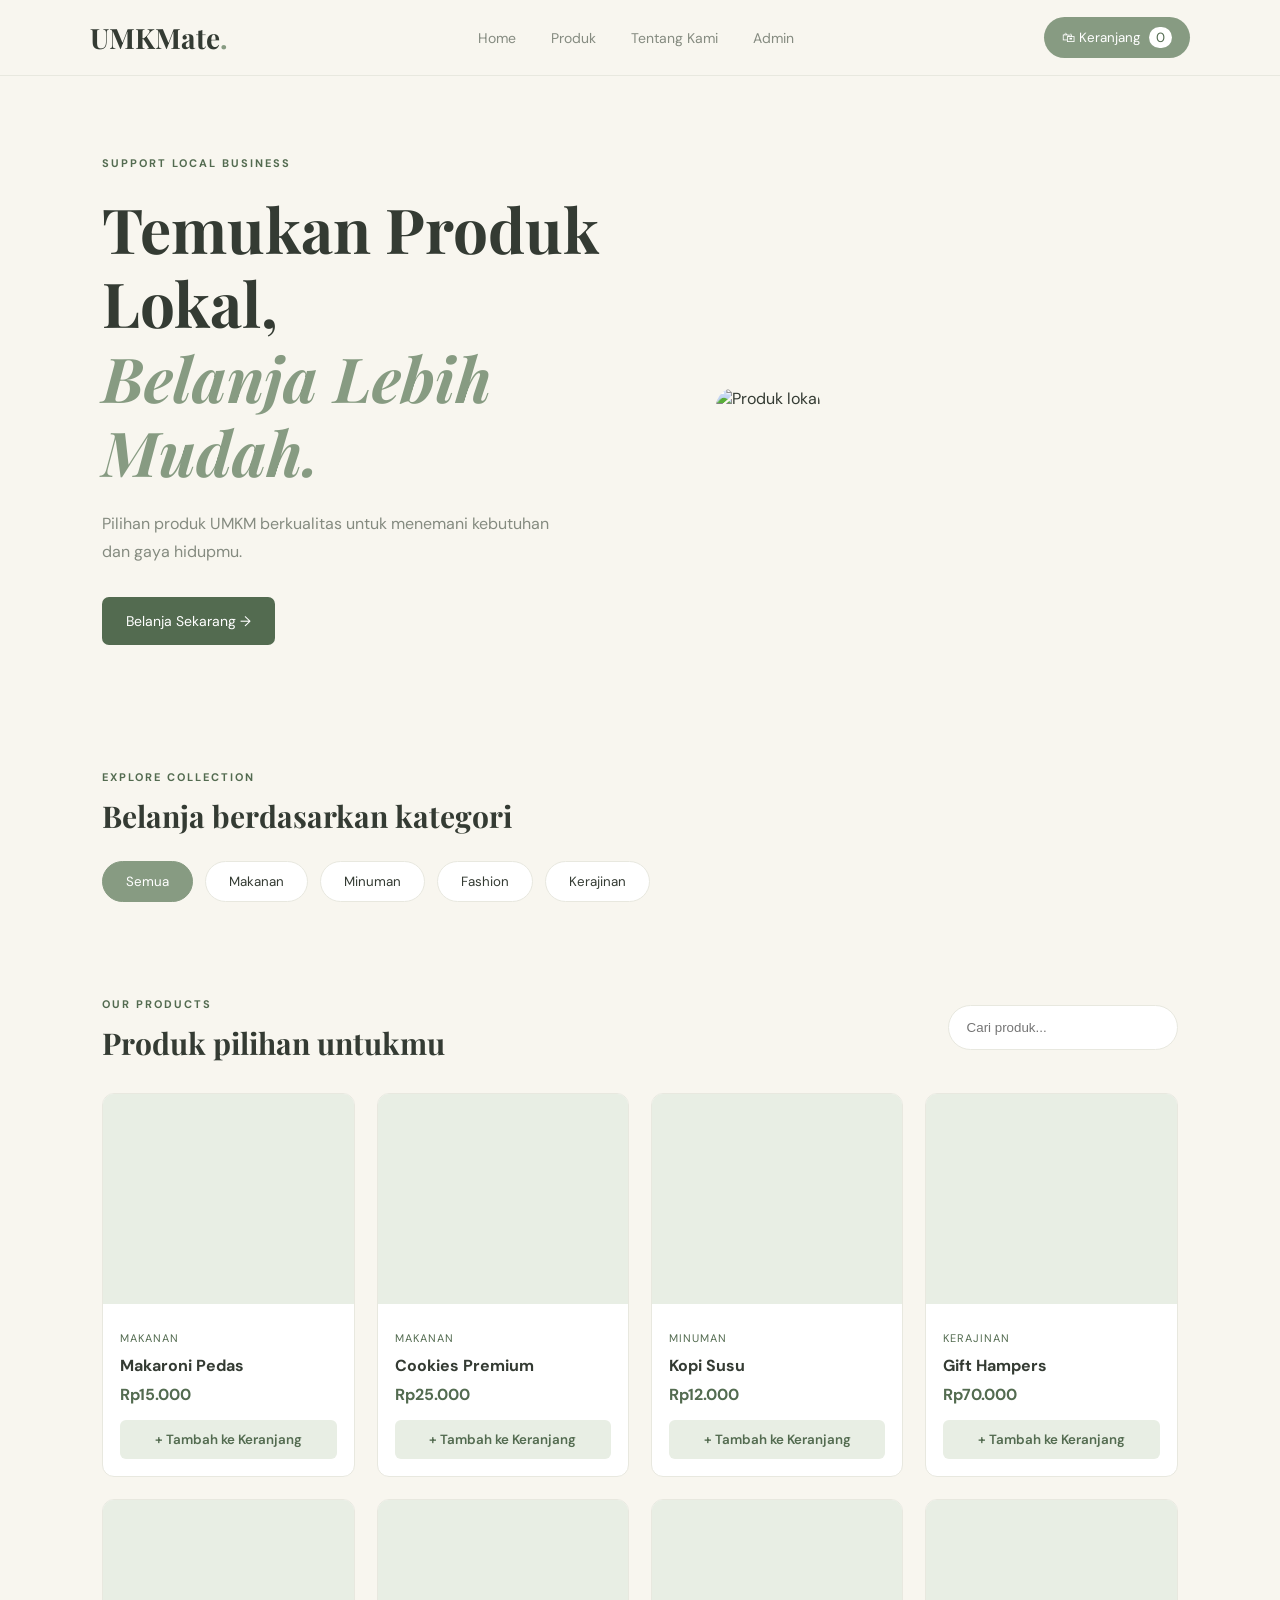
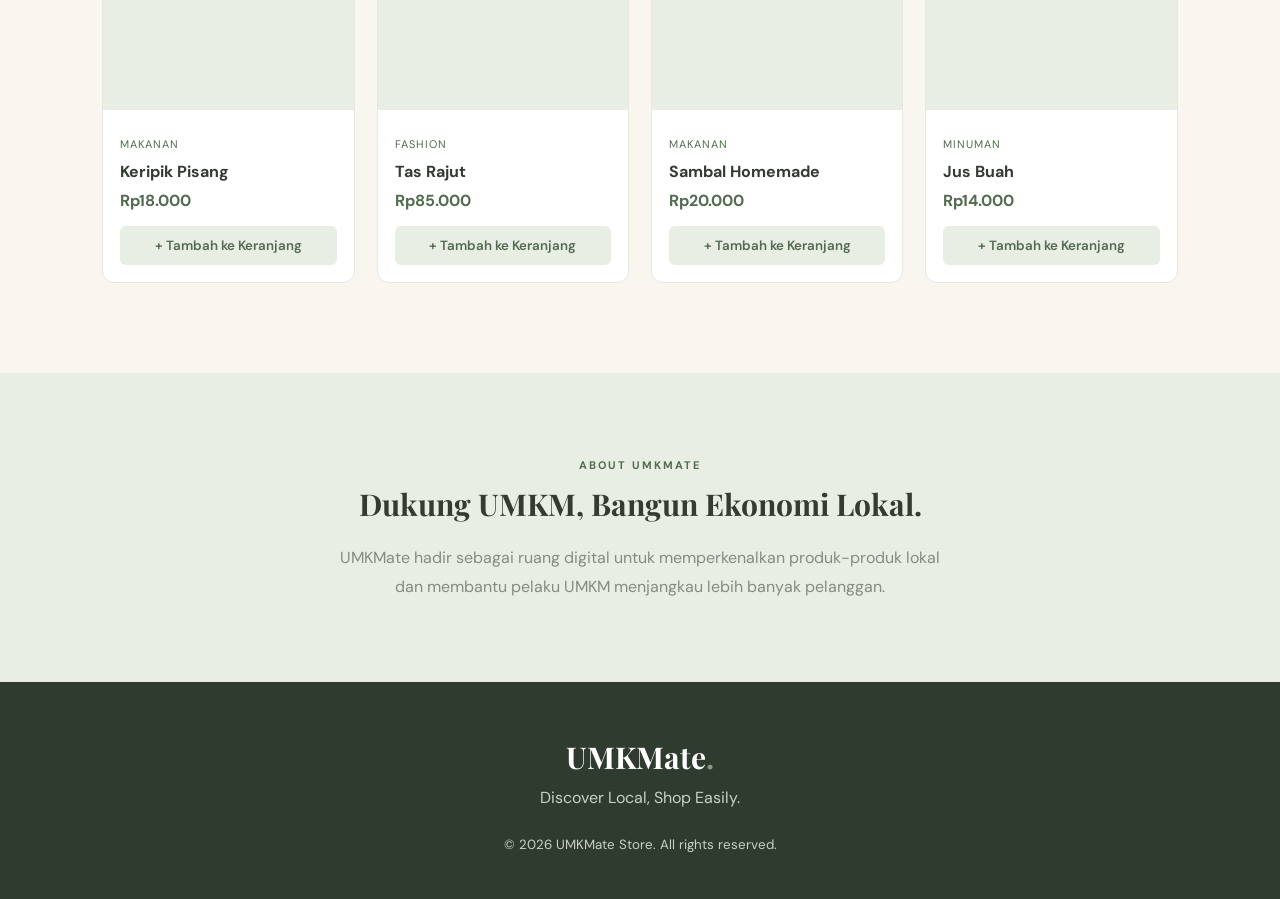
==== index.html @ 3b46c9cc "Add files via upload" ====
<!DOCTYPE html>
<html lang="id">
<head>
  <meta charset="UTF-8">
  <meta name="viewport" content="width=device-width, initial-scale=1.0">
  <title>UMKMate Store - Belanja Produk Lokal</title>
  <link rel="stylesheet" href="style.css">
  <link rel="preconnect" href="https://fonts.googleapis.com">
  <link href="https://fonts.googleapis.com/css2?family=DM+Sans:wght@400;500;600;700&family=Playfair+Display:wght@600;700&display=swap" rel="stylesheet">
</head>
<body>

  <header class="navbar">
    <a href="#" class="logo">UMKMate<span>.</span></a>

    <nav>
  <a href="#home">Home</a>
  <a href="#products">Produk</a>
  <a href="#about">Tentang Kami</a>
  <a href="admin.html">Admin</a>
</nav>

    <button class="cart-button" onclick="toggleCart()">
      🛍 Keranjang <span id="cart-count">0</span>
    </button>
  </header>

  <main>
    <section class="hero" id="home">
      <div class="hero-content">
        <span class="eyebrow">SUPPORT LOCAL BUSINESS</span>
        <h1>Temukan Produk Lokal,<br><em>Belanja Lebih Mudah.</em></h1>
        <p>
          Pilihan produk UMKM berkualitas untuk menemani
          kebutuhan dan gaya hidupmu.
        </p>
        <a href="#products" class="primary-button">Belanja Sekarang →</a>
      </div>
      <div class="hero-image">
        <img src="https://images.unsplash.com/photo-1602143407151-7111542de6e8?w=900"
          alt="Produk lokal">
      </div>
    </section>

    <section class="categories">
      <div>
        <span class="eyebrow">EXPLORE COLLECTION</span>
        <h2>Belanja berdasarkan kategori</h2>
      </div>
      <div class="category-list">
        <button class="category active" onclick="filterProducts('Semua')">Semua</button>
        <button class="category" onclick="filterProducts('Makanan')">Makanan</button>
        <button class="category" onclick="filterProducts('Minuman')">Minuman</button>
        <button class="category" onclick="filterProducts('Fashion')">Fashion</button>
        <button class="category" onclick="filterProducts('Kerajinan')">Kerajinan</button>
      </div>
    </section>

    <section class="products-section" id="products">
      <div class="section-heading">
        <div>
          <span class="eyebrow">OUR PRODUCTS</span>
          <h2>Produk pilihan untukmu</h2>
        </div>
        <input type="search" id="search"
          placeholder="Cari produk..."
          oninput="searchProducts()">
      </div>

      <div class="product-grid" id="product-list"></div>
    </section>

    <section class="about" id="about">
      <span class="eyebrow">ABOUT UMKMATE</span>
      <h2>Dukung UMKM, Bangun Ekonomi Lokal.</h2>
      <p>
        UMKMate hadir sebagai ruang digital untuk
        memperkenalkan produk-produk lokal dan membantu
        pelaku UMKM menjangkau lebih banyak pelanggan.
      </p>
    </section>
  </main>

  <footer>
    <h2>UMKMate<span>.</span></h2>
    <p>Discover Local, Shop Easily.</p>
    <small>© 2026 UMKMate Store. All rights reserved.</small>
  </footer>

  <!-- CART SIDEBAR -->
  <div class="overlay" id="overlay" onclick="toggleCart()"></div>

  <aside class="cart-panel" id="cart-panel">
    <div class="cart-header">
      <h2>Keranjang Belanja</h2>
      <button onclick="toggleCart()">✕</button>
    </div>

    <div id="cart-items"></div>

    <div class="cart-footer">
      <div class="total">
        <span>Total Belanja</span>
        <strong id="cart-total">Rp0</strong>
      </div>
      <button class="primary-button full" onclick="openCheckout()">
        Checkout →
      </button>
    </div>
  </aside>

  <!-- CHECKOUT MODAL -->
  <div class="modal" id="checkout-modal">
    <div class="modal-content">
      <button class="close-modal" onclick="closeCheckout()">✕</button>
      <span class="eyebrow">ORDER INFORMATION</span>
      <h2>Checkout Pesanan</h2>

      <form id="checkout-form">
        <label>Nama Lengkap</label>
        <input type="text" id="customer-name" required
          placeholder="Masukkan nama">

        <label>Nomor WhatsApp</label>
        <input type="tel" id="customer-phone" required
          placeholder="08xxxxxxxxxx">

        <label>Alamat Pengiriman</label>
        <textarea id="customer-address" required
          placeholder="Masukkan alamat lengkap"></textarea>

        <label>Catatan Pesanan</label>
        <textarea id="customer-note"
          placeholder="Catatan tambahan (opsional)"></textarea>

        <button type="submit" class="primary-button full">
          Pesan melalui WhatsApp
        </button>
      </form>
    </div>
  </div>

  <script src="script.js"></script>
</body>
</html>
---- style.css ----
:root {
  --cream: #f8f6ef;
  --white: #ffffff;
  --sage: #879b82;
  --sage-dark: #536b50;
  --sage-light: #e8eee4;
  --text: #343b33;
  --muted: #858b80;
  --border: #e8e8df;
}

* {
  margin: 0;
  padding: 0;
  box-sizing: border-box;
}

html {
  scroll-behavior: smooth;
}

body {
  background: var(--cream);
  color: var(--text);
  font-family: 'DM Sans', sans-serif;
}

a {
  text-decoration: none;
  color: inherit;
}

button {
  font-family: inherit;
  cursor: pointer;
}

/* NAVBAR */

.navbar {
  height: 76px;
  padding: 0 7%;
  display: flex;
  align-items: center;
  justify-content: space-between;
  background: var(--cream);
  position: sticky;
  top: 0;
  z-index: 10;
  border-bottom: 1px solid var(--border);
}

.logo {
  font-family: 'Playfair Display', serif;
  font-size: 28px;
  font-weight: 700;
}

.logo span, footer h2 span {
  color: var(--sage);
}

nav {
  display: flex;
  gap: 35px;
}

nav a {
  font-size: 14px;
  color: var(--muted);
}

nav a:hover {
  color: var(--sage-dark);
}

.cart-button {
  background: var(--sage);
  color: white;
  border: none;
  padding: 12px 18px;
  border-radius: 25px;
}

#cart-count {
  background: white;
  color: var(--sage-dark);
  padding: 2px 7px;
  border-radius: 20px;
  margin-left: 5px;
}

/* HERO */

.hero {
  padding: 75px 8%;
  display: grid;
  grid-template-columns: 1.1fr 0.9fr;
  align-items: center;
  gap: 50px;
}

.eyebrow {
  font-size: 11px;
  letter-spacing: 2px;
  font-weight: 700;
  color: var(--sage-dark);
}

.hero h1 {
  font-family: 'Playfair Display', serif;
  font-size: clamp(38px, 5vw, 62px);
  line-height: 1.2;
  margin: 20px 0;
}

.hero h1 em {
  color: var(--sage);
}

.hero p {
  color: var(--muted);
  line-height: 1.8;
  max-width: 450px;
  margin-bottom: 30px;
}

.hero-image img {
  width: 100%;
  height: 390px;
  object-fit: cover;
  border-radius: 150px 150px 20px 20px;
}

.primary-button {
  display: inline-block;
  border: none;
  background: var(--sage-dark);
  color: white;
  padding: 15px 24px;
  border-radius: 7px;
  font-size: 14px;
  transition: 0.2s;
}

.primary-button:hover {
  background: var(--sage);
  transform: translateY(-2px);
}

/* CATEGORY */

.categories {
  padding: 45px 8%;
}

h2 {
  font-family: 'Playfair Display', serif;
  font-size: 30px;
  margin-top: 10px;
}

.category-list {
  display: flex;
  gap: 12px;
  flex-wrap: wrap;
  margin-top: 25px;
}

.category {
  border: 1px solid var(--border);
  padding: 11px 23px;
  border-radius: 25px;
  background: white;
  color: var(--text);
}

.category.active,
.category:hover {
  background: var(--sage);
  color: white;
  border-color: var(--sage);
}

/* PRODUCTS */

.products-section {
  padding: 45px 8% 90px;
}

.section-heading {
  display: flex;
  justify-content: space-between;
  align-items: center;
  gap: 20px;
  margin-bottom: 30px;
}

#search {
  padding: 14px 18px;
  border: 1px solid var(--border);
  border-radius: 25px;
  background: white;
  outline: none;
  width: 230px;
}

#search:focus {
  border-color: var(--sage);
}

.product-grid {
  display: grid;
  grid-template-columns: repeat(4, 1fr);
  gap: 22px;
}

.product-card {
  background: white;
  border-radius: 12px;
  overflow: hidden;
  transition: 0.25s;
  border: 1px solid var(--border);
}

.product-card:hover {
  transform: translateY(-5px);
  box-shadow: 0 10px 30px #0000000d;
}

.product-card img {
  width: 100%;
  height: 210px;
  object-fit: cover;
  background: var(--sage-light);
}

.product-info {
  padding: 17px;
}

.product-category {
  font-size: 11px;
  color: var(--sage-dark);
  text-transform: uppercase;
  letter-spacing: 1px;
}

.product-info h3 {
  font-size: 16px;
  margin: 8px 0;
}

.product-info p {
  color: var(--sage-dark);
  font-weight: 700;
  margin-bottom: 15px;
}

.add-button {
  width: 100%;
  background: var(--sage-light);
  border: none;
  padding: 11px;
  border-radius: 6px;
  color: var(--sage-dark);
  font-weight: 600;
}

.add-button:hover {
  background: var(--sage);
  color: white;
}

.empty-products {
  grid-column: 1 / -1;
  text-align: center;
  padding: 40px;
  color: var(--muted);
}

/* ABOUT */

.about {
  text-align: center;
  padding: 80px 10%;
  background: var(--sage-light);
}

.about p {
  max-width: 600px;
  margin: 20px auto 0;
  line-height: 1.8;
  color: var(--muted);
}

/* FOOTER */

footer {
  background: #303b30;
  color: white;
  padding: 45px 8%;
  text-align: center;
}

footer h2 {
  font-family: 'Playfair Display', serif;
}

footer p {
  margin: 10px 0 25px;
  color: #c8d1c4;
}

footer small {
  color: #c8d1c4;
}

/* CART */

.overlay {
  display: none;
  position: fixed;
  inset: 0;
  background: #00000066;
  z-index: 19;
}

.overlay.show {
  display: block;
}

.cart-panel {
  position: fixed;
  right: -430px;
  top: 0;
  width: min(400px, 90vw);
  height: 100vh;
  background: white;
  z-index: 20;
  padding: 25px;
  display: flex;
  flex-direction: column;
  transition: 0.3s;
}

.cart-panel.show {
  right: 0;
}

.cart-header {
  display: flex;
  justify-content: space-between;
  align-items: center;
  padding-bottom: 20px;
  border-bottom: 1px solid var(--border);
}

.cart-header h2 {
  font-size: 22px;
}

.cart-header button,
.close-modal {
  background: none;
  border: none;
  font-size: 22px;
}

#cart-items {
  flex: 1;
  overflow-y: auto;
  padding: 20px 0;
}

.cart-item {
  display: flex;
  gap: 12px;
  margin-bottom: 18px;
  align-items: center;
}

.cart-item img {
  width: 65px;
  height: 65px;
  object-fit: cover;
  border-radius: 8px;
}

.cart-item-info {
  flex: 1;
}

.cart-item-info h4 {
  font-size: 14px;
}

.cart-item-info p {
  color: var(--sage-dark);
  font-size: 13px;
  margin-top: 5px;
}

.quantity-controls {
  display: flex;
  align-items: center;
  gap: 9px;
  margin-top: 7px;
}

.quantity-controls button {
  border: 1px solid var(--border);
  background: white;
  width: 25px;
  height: 25px;
  border-radius: 5px;
}

.remove-button {
  border: none;
  background: none;
  color: #b75c50;
  font-size: 12px;
}

.cart-footer {
  border-top: 1px solid var(--border);
  padding-top: 20px;
}

.total {
  display: flex;
  justify-content: space-between;
  margin-bottom: 20px;
}

.full {
  width: 100%;
  text-align: center;
}

/* CHECKOUT */

.modal {
  display: none;
  position: fixed;
  inset: 0;
  background: #00000077;
  z-index: 30;
  align-items: center;
  justify-content: center;
  padding: 15px;
}

.modal.show {
  display: flex;
}

.modal-content {
  background: white;
  width: 100%;
  max-width: 450px;
  padding: 30px;
  border-radius: 15px;
  position: relative;
  max-height: 90vh;
  overflow-y: auto;
}

.close-modal {
  position: absolute;
  right: 22px;
  top: 20px;
}

.modal-content h2 {
  margin: 10px 0 25px;
}

.modal-content label {
  display: block;
  font-size: 13px;
  font-weight: 600;
  margin: 15px 0 7px;
}

.modal-content input,
.modal-content textarea {
  width: 100%;
  border: 1px solid var(--border);
  border-radius: 7px;
  padding: 12px;
  font-family: inherit;
  outline: none;
}

.modal-content textarea {
  min-height: 75px;
  resize: vertical;
}

.modal-content input:focus,
.modal-content textarea:focus {
  border-color: var(--sage);
}

.modal-content form button {
  margin-top: 20px;
}

/* MOBILE */

@media (max-width: 900px) {
  .product-grid {
    grid-template-columns: repeat(2, 1fr);
  }

  .hero {
    grid-template-columns: 1fr 1fr;
  }

  .hero-image img {
    height: 300px;
  }
}

@media (max-width: 600px) {
  .navbar {
    padding: 0 5%;
    height: 65px;
  }

  nav {
    display: none;
  }

  .logo {
    font-size: 23px;
  }

  .cart-button {
    padding: 10px 12px;
    font-size: 12px;
  }

  .hero {
    padding: 45px 6%;
    grid-template-columns: 1fr;
    gap: 30px;
  }

  .hero h1 {
    font-size: 39px;
  }

  .hero-image img {
    height: 250px;
    border-radius: 100px 100px 15px 15px;
  }

  .categories,
  .products-section {
    padding: 35px 6%;
  }

  .section-heading {
    align-items: flex-start;
    flex-direction: column;
  }

  #search {
    width: 100%;
  }

  .product-grid {
    gap: 12px;
  }

  .product-card img {
    height: 150px;
  }

  .product-info {
    padding: 12px;
  }

  .product-info h3 {
    font-size: 14px;
  }

  .product-info p {
    font-size: 13px;
  }

  .category-list {
    gap: 8px;
  }

  .category {
    padding: 9px 15px;
    font-size: 12px;
  }

  h2 {
    font-size: 25px;
  }
}
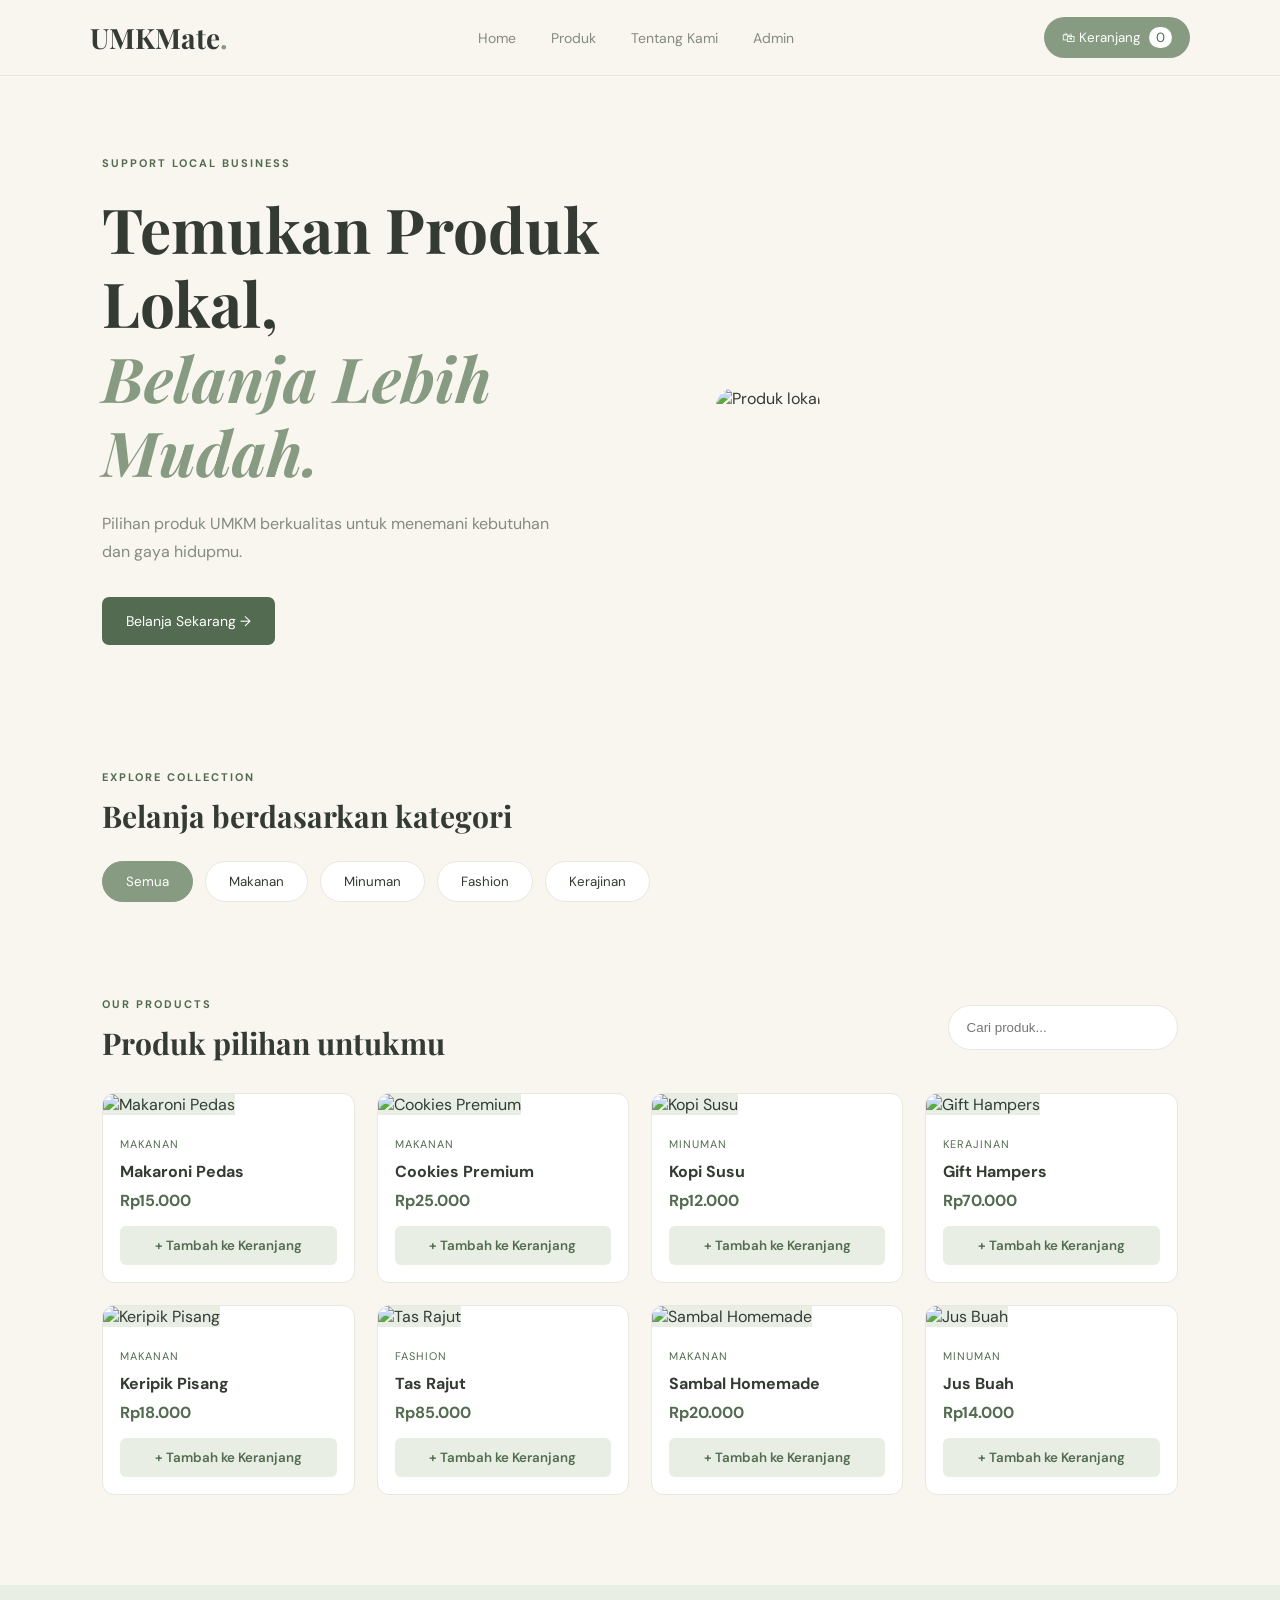
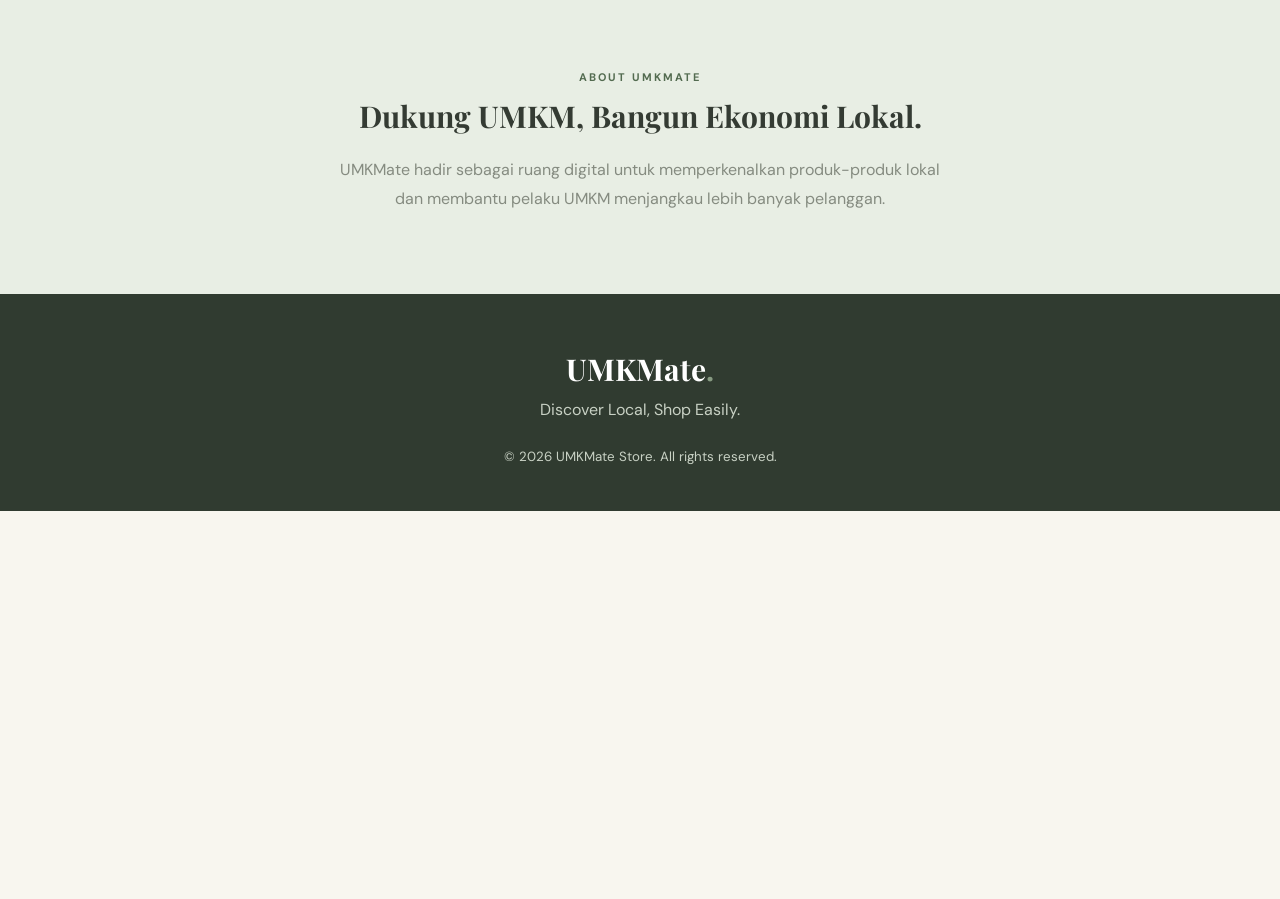
==== commit ab09590e: "Add files via upload" ====
--- a/index.html
+++ b/index.html
@@ -38,7 +38,7 @@
         <a href="#products" class="primary-button">Belanja Sekarang →</a>
       </div>
       <div class="hero-image">
-        <img src="https://images.unsplash.com/photo-1602143407151-7111542de6e8?w=900"
+        <img src="https://i.pinimg.com/736x/2e/ae/03/2eae03a401556e965e35d7a1417b62c2.jpg"
           alt="Produk lokal">
       </div>
     </section>
